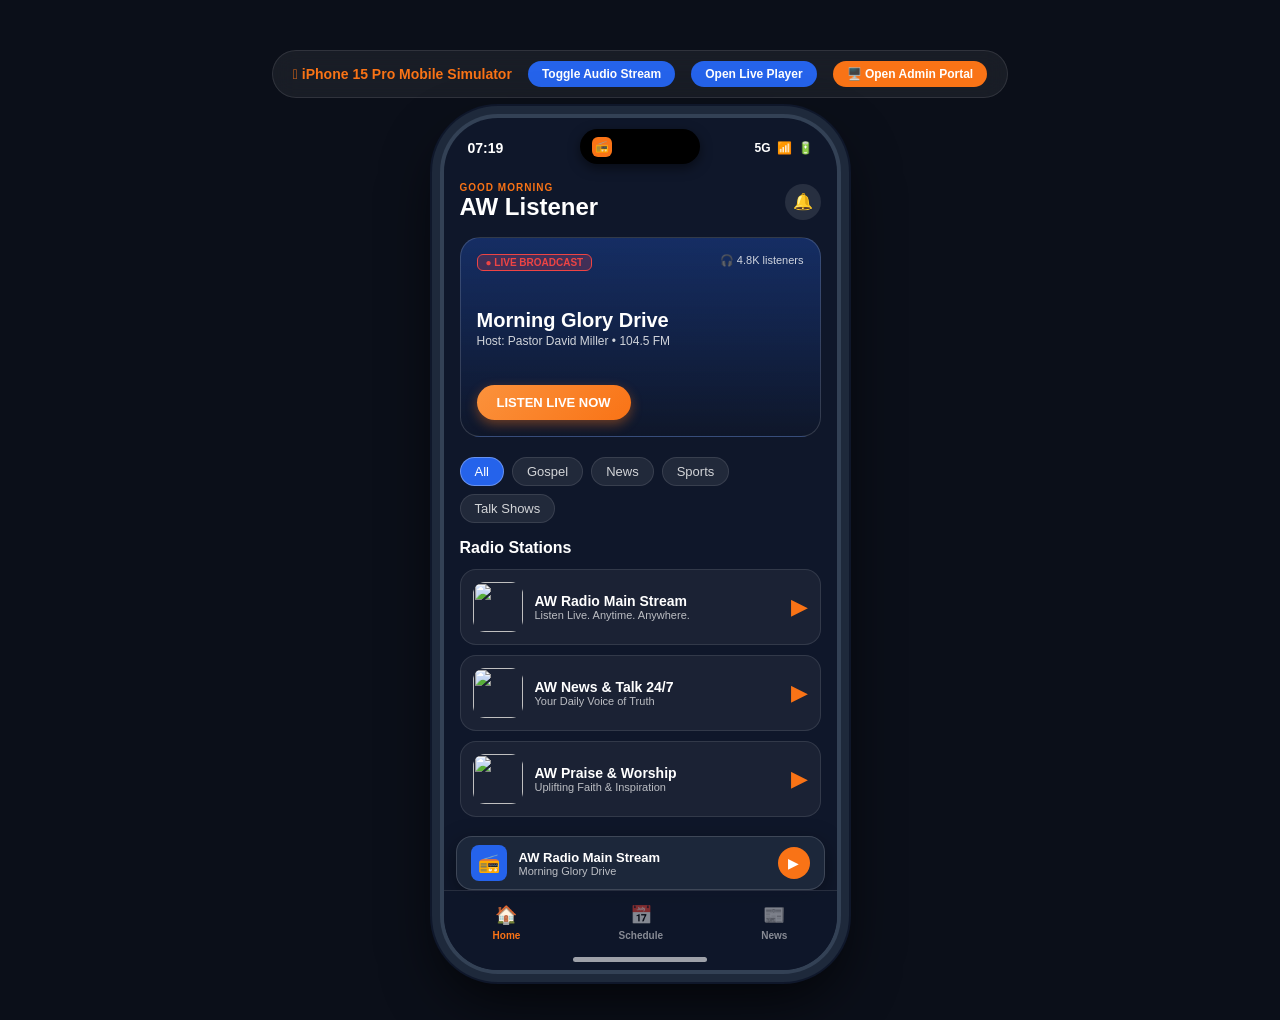
==== simulator/index.html @ a57358c8 "Add complete AW Radio iOS application, Supabase schema, web admin portal, mobile simulator, and unit" ====
<!DOCTYPE html>
<html lang="en">
<head>
    <meta charset="UTF-8">
    <meta name="viewport" content="width=device-width, initial-scale=1.0">
    <title>AW Radio - iOS Mobile Simulator</title>
    <link rel="stylesheet" href="styles.css">
    <style>
        /* Mobile Simulator Screen Elements */
        .header-bar {
            padding: 16px;
            display: flex;
            justify-content: space-between;
            align-items: center;
        }

        .badge-live {
            background: rgba(239, 68, 68, 0.2);
            color: #ef4444;
            border: 1px solid #ef4444;
            font-size: 10px;
            font-weight: 800;
            padding: 2px 8px;
            border-radius: 6px;
        }

        .hero-card {
            margin: 0 16px 20px 16px;
            height: 200px;
            border-radius: 20px;
            background: linear-gradient(180deg, rgba(37, 99, 235, 0.3), rgba(15, 23, 42, 0.95)), url('https://images.unsplash.com/photo-1511671782779-c97d3d27a1d4?auto=format&fit=crop&w=1000&q=80');
            background-size: cover;
            background-position: center;
            border: 1px solid rgba(255, 255, 255, 0.15);
            padding: 16px;
            display: flex;
            flex-direction: column;
            justify-content: space-between;
        }

        .hero-title {
            font-size: 20px;
            font-weight: 800;
            color: white;
        }

        .listen-btn {
            background: linear-gradient(135deg, #fb923c, #f97316);
            color: white;
            border: none;
            padding: 10px 20px;
            border-radius: 20px;
            font-weight: 800;
            font-size: 13px;
            cursor: pointer;
            width: fit-content;
            box-shadow: 0 4px 12px rgba(249, 115, 22, 0.4);
        }

        .category-pills {
            display: flex;
            flex-wrap: wrap;
            gap: 8px;
            padding: 0 16px 16px 16px;
        }

        .pill {
            background: rgba(255, 255, 255, 0.08);
            border: 1px solid rgba(255, 255, 255, 0.1);
            color: rgba(255, 255, 255, 0.8);
            padding: 6px 14px;
            border-radius: 16px;
            font-size: 13px;
            white-space: nowrap;
            cursor: pointer;
        }

        .pill.active {
            background: #2563eb;
            color: white;
            border-color: rgba(255, 255, 255, 0.3);
        }

        .station-item {
            margin: 0 16px 10px 16px;
            background: rgba(255, 255, 255, 0.05);
            border: 1px solid rgba(255, 255, 255, 0.1);
            border-radius: 16px;
            padding: 12px;
            display: flex;
            align-items: center;
            gap: 12px;
            cursor: pointer;
        }

        .station-img {
            width: 50px;
            height: 50px;
            border-radius: 12px;
            object-fit: cover;
        }

        /* Bottom Tab Bar */
        .tab-bar {
            position: absolute;
            bottom: 0;
            left: 0;
            right: 0;
            height: 80px;
            background: rgba(15, 23, 42, 0.95);
            backdrop-filter: blur(20px);
            border-top: 1px solid rgba(255, 255, 255, 0.1);
            display: flex;
            justify-content: space-around;
            align-items: center;
            padding-bottom: 16px;
            z-index: 90;
        }

        .nav-tab {
            background: none;
            border: none;
            color: rgba(255, 255, 255, 0.5);
            display: flex;
            flex-direction: column;
            align-items: center;
            gap: 4px;
            font-size: 10px;
            font-weight: 600;
            cursor: pointer;
        }

        .nav-tab.active {
            color: #f97316;
        }

        .nav-tab-icon {
            font-size: 18px;
        }

        /* Floating Mini Player Bar */
        .mini-player {
            position: absolute;
            bottom: 80px;
            left: 12px;
            right: 12px;
            height: 54px;
            background: rgba(30, 41, 59, 0.95);
            backdrop-filter: blur(20px);
            border: 1px solid rgba(255, 255, 255, 0.15);
            border-radius: 16px;
            display: flex;
            align-items: center;
            padding: 0 14px;
            gap: 12px;
            z-index: 85;
            box-shadow: 0 8px 24px rgba(0,0,0,0.4);
            cursor: pointer;
        }

        /* Full Expanded Player Sheet */
        .expanded-sheet {
            position: absolute;
            inset: 0;
            background: #0f172a;
            z-index: 200;
            transform: translateY(100%);
            transition: transform 0.4s cubic-bezier(0.32, 0.72, 0, 1);
            display: flex;
            flex-direction: column;
            padding: 48px 24px 32px 24px;
        }
    </style>
</head>
<body>
    <div class="simulator-workspace">
        <div class="workspace-controls">
            <span class="device-title"> iPhone 15 Pro Mobile Simulator</span>
            <button class="sim-btn" onclick="togglePlayPause()">Toggle Audio Stream</button>
            <button class="sim-btn" onclick="expandPlayer(true)">Open Live Player</button>
            <a href="../admin-portal/index.html" target="_blank" class="sim-btn" style="background: #f97316; text-decoration: none; display: inline-flex; align-items: center;">🖥️ Open Admin Portal</a>
        </div>

        <!-- iPhone Hardware Casing -->
        <div class="iphone-frame">
            <!-- iOS Dynamic Island -->
            <div class="dynamic-island-container">
                <div class="dynamic-island" id="dynamic-island" onclick="expandPlayer(true)">
                    <div class="island-left">
                        <div class="island-icon">📻</div>
                        <div class="island-text">
                            <span class="island-title" id="island-title">AW Radio Main</span>
                            <span class="island-subtitle" id="island-sub">Morning Glory Drive</span>
                        </div>
                    </div>
                    <div class="island-right">
                        <div class="waveform-mini" id="island-waveform" style="display: none;">
                            <div class="waveform-bar"></div>
                            <div class="waveform-bar"></div>
                            <div class="waveform-bar"></div>
                        </div>
                    </div>
                </div>
            </div>

            <!-- iOS Status Bar -->
            <div class="status-bar">
                <span id="status-clock">09:41</span>
                <div class="status-right">
                    <span>5G</span>
                    <span>📶</span>
                    <span>🔋</span>
                </div>
            </div>

            <!-- Main App Viewport -->
            <div class="screen-viewport">
                <!-- Home Screen Tab -->
                <div id="page-home" class="tab-page">
                    <div class="header-bar">
                        <div>
                            <div style="font-size: 10px; color: #f97316; font-weight: 800; letter-spacing: 1px;">GOOD MORNING</div>
                            <h2 style="font-size: 24px; font-weight: 800;">AW Listener</h2>
                        </div>
                        <div style="background: rgba(255,255,255,0.1); width: 36px; height: 36px; border-radius: 18px; display: flex; align-items: center; justify-content: center;">🔔</div>
                    </div>

                    <!-- Live Hero Broadcast Card -->
                    <div class="hero-card">
                        <div style="display: flex; justify-content: space-between;">
                            <span class="badge-live">● LIVE BROADCAST</span>
                            <span style="font-size: 11px; opacity: 0.8;">🎧 4.8K listeners</span>
                        </div>
                        <div>
                            <div class="hero-title">Morning Glory Drive</div>
                            <div style="font-size: 12px; opacity: 0.8; margin-top: 2px;">Host: Pastor David Miller • 104.5 FM</div>
                        </div>
                        <button class="listen-btn" onclick="togglePlayPause('station-01')">
                            <span id="hero-play-btn-text">LISTEN LIVE NOW</span>
                        </button>
                    </div>

                    <!-- Category Pills -->
                    <div class="category-pills">
                        <div class="pill active">All</div>
                        <div class="pill">Gospel</div>
                        <div class="pill">News</div>
                        <div class="pill">Sports</div>
                        <div class="pill">Talk Shows</div>
                    </div>

                    <!-- Radio Stations List -->
                    <h3 style="font-size: 16px; margin: 0 16px 12px 16px;">Radio Stations</h3>
                    <div class="station-item" onclick="togglePlayPause('station-01')">
                        <img src="https://images.unsplash.com/photo-1598488035139-bdbb2231ce04?auto=format&fit=crop&w=600&q=80" class="station-img">
                        <div style="flex:1;">
                            <div style="font-weight: 700; font-size: 14px;">AW Radio Main Stream</div>
                            <div style="font-size: 11px; opacity: 0.7;">Listen Live. Anytime. Anywhere.</div>
                        </div>
                        <div style="color: #f97316; font-size: 22px;">▶</div>
                    </div>

                    <div class="station-item" onclick="togglePlayPause('station-02')">
                        <img src="https://images.unsplash.com/photo-1585829365295-ab7cd400c167?auto=format&fit=crop&w=600&q=80" class="station-img">
                        <div style="flex:1;">
                            <div style="font-weight: 700; font-size: 14px;">AW News & Talk 24/7</div>
                            <div style="font-size: 11px; opacity: 0.7;">Your Daily Voice of Truth</div>
                        </div>
                        <div style="color: #f97316; font-size: 22px;">▶</div>
                    </div>

                    <div class="station-item" onclick="togglePlayPause('station-03')">
                        <img src="https://images.unsplash.com/photo-1514525253161-7a46d19cd819?auto=format&fit=crop&w=600&q=80" class="station-img">
                        <div style="flex:1;">
                            <div style="font-weight: 700; font-size: 14px;">AW Praise & Worship</div>
                            <div style="font-size: 11px; opacity: 0.7;">Uplifting Faith & Inspiration</div>
                        </div>
                        <div style="color: #f97316; font-size: 22px;">▶</div>
                    </div>
                </div>

                <!-- Schedule Tab -->
                <div id="page-schedule" class="tab-page" style="display: none; padding: 16px;">
                    <h2 style="font-size: 24px; font-weight: 800;">Today's Schedule</h2>
                    <div style="margin-top: 16px; display: flex; flex-direction: column; gap: 12px;">
                        <div style="background: rgba(255,255,255,0.05); padding: 14px; border-radius: 16px; border: 1px solid rgba(255,255,255,0.1);">
                            <div style="color: #f97316; font-size: 12px; font-weight: 800;">06:00 AM - 10:00 AM</div>
                            <div style="font-weight: 700; font-size: 16px; margin-top: 4px;">Morning Glory Drive</div>
                            <div style="font-size: 12px; opacity: 0.7;">Host: Pastor David Miller</div>
                        </div>
                        <div style="background: rgba(255,255,255,0.05); padding: 14px; border-radius: 16px; border: 1px solid rgba(255,255,255,0.1);">
                            <div style="color: #f97316; font-size: 12px; font-weight: 800;">10:00 AM - 02:00 PM</div>
                            <div style="font-weight: 700; font-size: 16px; margin-top: 4px;">Midday Community Forum</div>
                            <div style="font-size: 12px; opacity: 0.7;">Host: Sarah Jenkins</div>
                        </div>
                    </div>
                </div>

                <!-- News Tab -->
                <div id="page-news" class="tab-page" style="display: none; padding: 16px;">
                    <h2 style="font-size: 24px; font-weight: 800;">Latest News</h2>
                    <div style="margin-top: 16px; background: rgba(255,255,255,0.05); padding: 14px; border-radius: 16px; border: 1px solid rgba(255,255,255,0.1);">
                        <div style="color: #f97316; font-size: 10px; font-weight: 800;">TECHNOLOGY</div>
                        <div style="font-weight: 700; font-size: 15px; margin-top: 4px;">AW Radio Expands Live Streaming to Apple Dynamic Island & CarPlay</div>
                        <div style="font-size: 11px; opacity: 0.6; margin-top: 6px;">3 min read • AW Desk</div>
                    </div>
                </div>
            </div>

            <!-- Floating Mini Player Bar -->
            <div class="mini-player" id="mini-player-bar" onclick="expandPlayer(true)">
                <div style="width: 36px; height: 36px; background: #2563eb; border-radius: 8px; display: flex; align-items: center; justify-content: center; font-size: 18px;">📻</div>
                <div style="flex:1;">
                    <div id="mini-title" style="font-size: 13px; font-weight: 700;">AW Radio Main Stream</div>
                    <div id="mini-sub" style="font-size: 11px; opacity: 0.7;">Morning Glory Drive</div>
                </div>
                <button onclick="event.stopPropagation(); togglePlayPause();" style="background: #f97316; border: none; width: 32px; height: 32px; border-radius: 16px; color: white; cursor: pointer; font-size: 14px;">
                    <span id="mini-play-icon">▶</span>
                </button>
            </div>

            <!-- Bottom Navigation Bar -->
            <div class="tab-bar">
                <button class="nav-tab active" id="tab-btn-home" onclick="switchTab('home')">
                    <span class="nav-tab-icon">🏠</span>
                    <span>Home</span>
                </button>
                <button class="nav-tab" id="tab-btn-schedule" onclick="switchTab('schedule')">
                    <span class="nav-tab-icon">📅</span>
                    <span>Schedule</span>
                </button>
                <button class="nav-tab" id="tab-btn-news" onclick="switchTab('news')">
                    <span class="nav-tab-icon">📰</span>
                    <span>News</span>
                </button>
            </div>

            <!-- Full Expanded Player Sheet Modal -->
            <div class="expanded-sheet" id="expanded-player-sheet">
                <div style="display: flex; justify-content: space-between; align-items: center;">
                    <button onclick="expandPlayer(false)" style="background: none; border: none; color: white; font-size: 24px; cursor: pointer;">✕</button>
                    <span style="font-size: 11px; font-weight: 800; color: #f97316; letter-spacing: 2px;">LIVE PLAYER</span>
                    <span>⏱</span>
                </div>

                <div style="flex: 1; display: flex; flex-direction: column; align-items: center; justify-content: center; text-align: center; gap: 20px;">
                    <img id="exp-artwork" src="https://images.unsplash.com/photo-1598488035139-bdbb2231ce04?auto=format&fit=crop&w=600&q=80" style="width: 220px; height: 220px; border-radius: 24px; box-shadow: 0 12px 32px rgba(0,0,0,0.6);">
                    <div>
                        <h2 id="exp-title" style="font-size: 22px; font-weight: 800;">AW Radio Main Stream</h2>
                        <p id="exp-program" style="font-size: 15px; opacity: 0.8; margin-top: 4px;">Morning Glory Drive</p>
                        <p id="exp-presenter" style="font-size: 12px; color: #f97316; margin-top: 4px;">Presenter: Pastor David Miller</p>
                    </div>

                    <button onclick="togglePlayPause()" style="width: 70px; height: 70px; border-radius: 35px; background: linear-gradient(135deg, #fb923c, #f97316); border: none; color: white; font-size: 28px; cursor: pointer; box-shadow: 0 8px 24px rgba(249, 115, 22, 0.4);">
                        <span id="exp-play-btn">▶</span>
                    </button>
                </div>
            </div>

            <!-- iOS Home Indicator -->
            <div class="home-indicator"></div>
        </div>
    </div>

    <script src="app.js"></script>
</body>
</html>
---- simulator/styles.css ----
* {
    box-sizing: border-box;
    margin: 0;
    padding: 0;
    user-select: none;
    -webkit-user-select: none;
}

body {
    font-family: -apple-system, BlinkMacSystemFont, "SF Pro Display", "SF Pro Text", "Helvetica Neue", Helvetica, Arial, sans-serif;
    background-color: #0b0f19;
    color: #ffffff;
    min-height: 100vh;
    display: flex;
    justify-content: center;
    align-items: flex-start;
    overflow-x: hidden;
    overflow-y: auto;
    padding: 30px 16px;
}

.simulator-workspace {
    display: flex;
    flex-direction: column;
    align-items: center;
    gap: 20px;
    padding: 20px;
}

/* Device Shell Header Control Bar */
.workspace-controls {
    display: flex;
    align-items: center;
    gap: 16px;
    background: rgba(255, 255, 255, 0.06);
    padding: 10px 20px;
    border-radius: 30px;
    backdrop-filter: blur(12px);
    border: 1px solid rgba(255, 255, 255, 0.1);
}

.device-title {
    font-size: 14px;
    font-weight: 600;
    color: #f97316;
}

.sim-btn {
    background: #2563eb;
    color: white;
    border: none;
    padding: 6px 14px;
    border-radius: 14px;
    font-size: 12px;
    font-weight: 600;
    cursor: pointer;
    transition: transform 0.15s ease;
}

.sim-btn:active {
    transform: scale(0.95);
}

/* Ultra-Realistic iPhone 15 Pro Hardware Frame */
.iphone-frame {
    width: 393px;
    height: 852px;
    background: #0f172a;
    border-radius: 54px;
    box-shadow: 
        0 0 0 4px #334155,
        0 0 0 12px #1e293b,
        0 0 0 14px #0f172a,
        0 25px 60px rgba(0, 0, 0, 0.8);
    position: relative;
    overflow: hidden;
    display: flex;
    flex-direction: column;
}

/* Side Hardware Buttons */
.iphone-frame::before {
    content: '';
    position: absolute;
    left: -18px;
    top: 140px;
    width: 4px;
    height: 50px;
    background: #334155;
    border-radius: 3px;
    box-shadow: 0 70px 0 #334155, 0 130px 0 #334155;
}

.iphone-frame::after {
    content: '';
    position: absolute;
    right: -18px;
    top: 200px;
    width: 4px;
    height: 80px;
    background: #334155;
    border-radius: 3px;
}

/* iOS Dynamic Island */
.dynamic-island-container {
    position: absolute;
    top: 11px;
    left: 50%;
    transform: translateX(-50%);
    z-index: 100;
}

.dynamic-island {
    width: 120px;
    height: 35px;
    background: #000000;
    border-radius: 20px;
    transition: all 0.35s cubic-bezier(0.4, 0, 0.2, 1);
    display: flex;
    align-items: center;
    justify-content: space-between;
    padding: 0 12px;
    cursor: pointer;
    box-shadow: 0 4px 12px rgba(0,0,0,0.5);
}

.dynamic-island.expanded {
    width: 350px;
    height: 80px;
    border-radius: 40px;
}

.island-left {
    display: flex;
    align-items: center;
    gap: 8px;
}

.island-icon {
    width: 20px;
    height: 20px;
    background: #f97316;
    border-radius: 6px;
    display: flex;
    align-items: center;
    justify-content: center;
    font-size: 11px;
}

.island-text {
    display: none;
    flex-direction: column;
}

.dynamic-island.expanded .island-text {
    display: flex;
}

.island-title {
    font-size: 13px;
    font-weight: 700;
    color: white;
}

.island-subtitle {
    font-size: 11px;
    color: rgba(255, 255, 255, 0.7);
}

.island-right {
    display: flex;
    align-items: center;
    gap: 4px;
}

.waveform-mini {
    display: flex;
    align-items: center;
    gap: 2px;
    height: 14px;
}

.waveform-bar {
    width: 2px;
    background: #f97316;
    border-radius: 1px;
    animation: wavePulse 0.6s ease-in-out infinite alternate;
}

.waveform-bar:nth-child(1) { height: 6px; animation-delay: 0.1s; }
.waveform-bar:nth-child(2) { height: 12px; animation-delay: 0.2s; }
.waveform-bar:nth-child(3) { height: 8px; animation-delay: 0.3s; }

@keyframes wavePulse {
    0% { height: 4px; }
    100% { height: 14px; }
}

/* iOS Status Bar */
.status-bar {
    height: 48px;
    padding: 12px 24px 0 24px;
    display: flex;
    justify-content: space-between;
    align-items: center;
    font-size: 14px;
    font-weight: 600;
    z-index: 90;
}

.status-right {
    display: flex;
    align-items: center;
    gap: 6px;
    font-size: 12px;
}

/* Main Screen Scroll Area */
.screen-viewport {
    flex: 1;
    overflow-y: auto;
    overflow-x: hidden;
    position: relative;
    padding-bottom: 90px;
    scroll-behavior: smooth;
}

.screen-viewport::-webkit-scrollbar {
    display: none;
}

/* iOS Home Indicator Bar */
.home-indicator {
    position: absolute;
    bottom: 8px;
    left: 50%;
    transform: translateX(-50%);
    width: 134px;
    height: 5px;
    background: rgba(255, 255, 255, 0.6);
    border-radius: 3px;
    z-index: 100;
}
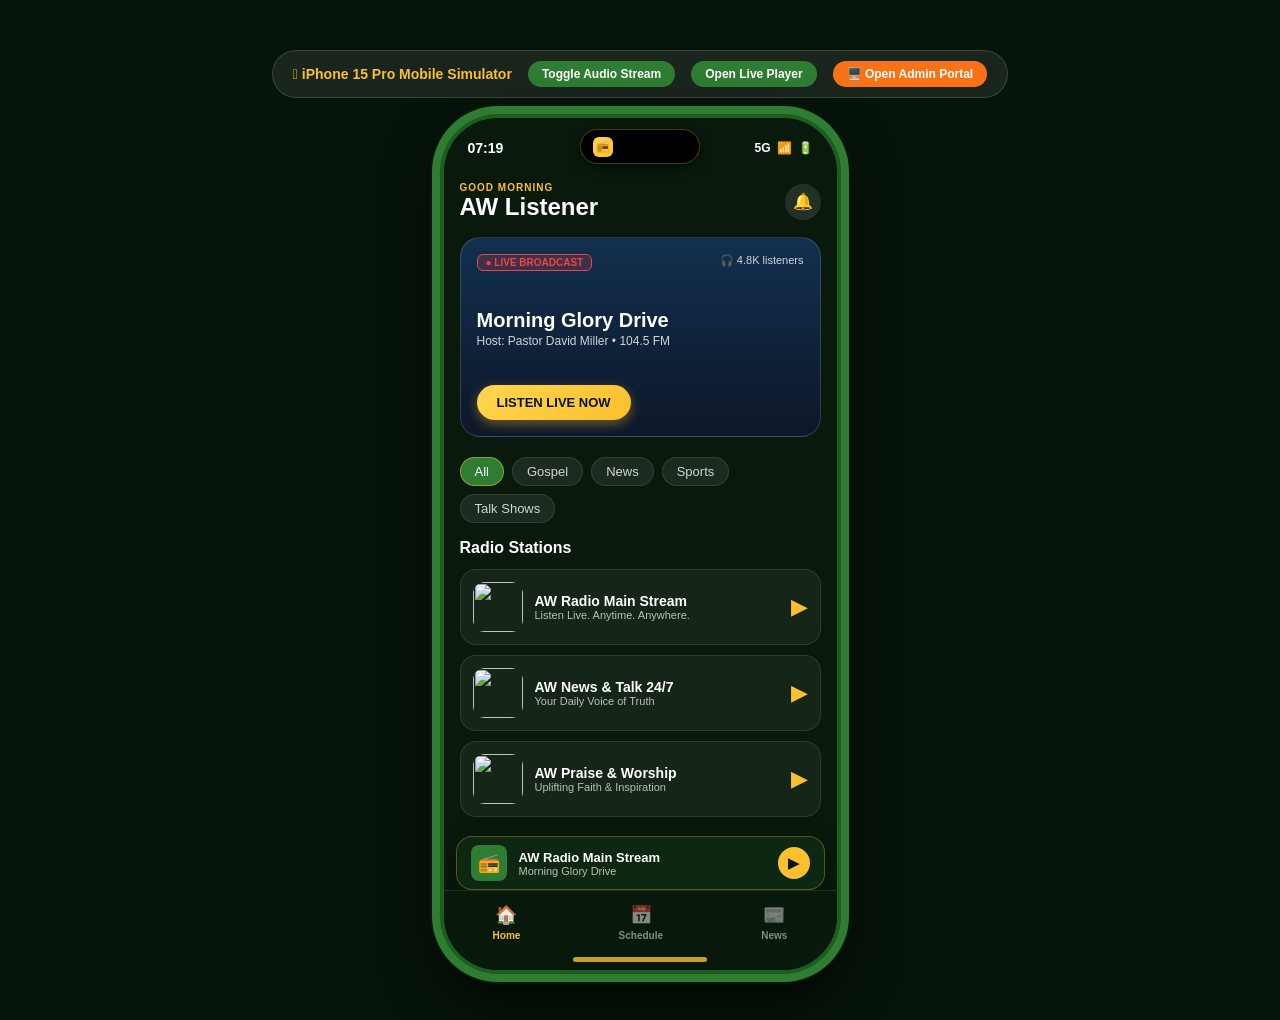
==== commit fd19058c: "Update brand theme color palette to vibrant Green and Sun Yellow" ====
--- a/simulator/index.html
+++ b/simulator/index.html
@@ -45,8 +45,8 @@
         }
 
         .listen-btn {
-            background: linear-gradient(135deg, #fb923c, #f97316);
-            color: white;
+            background: linear-gradient(135deg, #ffd54f, #fbc02d);
+            color: #07140a;
             border: none;
             padding: 10px 20px;
             border-radius: 20px;
@@ -54,7 +54,7 @@
             font-size: 13px;
             cursor: pointer;
             width: fit-content;
-            box-shadow: 0 4px 12px rgba(249, 115, 22, 0.4);
+            box-shadow: 0 4px 12px rgba(251, 192, 45, 0.4);
         }
 
         .category-pills {
@@ -76,9 +76,9 @@
         }
 
         .pill.active {
-            background: #2563eb;
+            background: #2e7d32;
             color: white;
-            border-color: rgba(255, 255, 255, 0.3);
+            border-color: rgba(251, 192, 45, 0.5);
         }
 
         .station-item {
@@ -107,7 +107,7 @@
             left: 0;
             right: 0;
             height: 80px;
-            background: rgba(15, 23, 42, 0.95);
+            background: rgba(9, 26, 12, 0.95);
             backdrop-filter: blur(20px);
             border-top: 1px solid rgba(255, 255, 255, 0.1);
             display: flex;
@@ -131,7 +131,7 @@
         }
 
         .nav-tab.active {
-            color: #f97316;
+            color: #fbc02d;
         }
 
         .nav-tab-icon {
@@ -145,16 +145,16 @@
             left: 12px;
             right: 12px;
             height: 54px;
-            background: rgba(30, 41, 59, 0.95);
+            background: rgba(15, 41, 19, 0.95);
             backdrop-filter: blur(20px);
-            border: 1px solid rgba(255, 255, 255, 0.15);
+            border: 1px solid rgba(251, 192, 45, 0.3);
             border-radius: 16px;
             display: flex;
             align-items: center;
             padding: 0 14px;
             gap: 12px;
             z-index: 85;
-            box-shadow: 0 8px 24px rgba(0,0,0,0.4);
+            box-shadow: 0 8px 24px rgba(0,0,0,0.5);
             cursor: pointer;
         }
 
@@ -162,7 +162,7 @@
         .expanded-sheet {
             position: absolute;
             inset: 0;
-            background: #0f172a;
+            background: #07140a;
             z-index: 200;
             transform: translateY(100%);
             transition: transform 0.4s cubic-bezier(0.32, 0.72, 0, 1);
@@ -219,7 +219,7 @@
                 <div id="page-home" class="tab-page">
                     <div class="header-bar">
                         <div>
-                            <div style="font-size: 10px; color: #f97316; font-weight: 800; letter-spacing: 1px;">GOOD MORNING</div>
+                            <div style="font-size: 10px; color: #fbc02d; font-weight: 800; letter-spacing: 1px;">GOOD MORNING</div>
                             <h2 style="font-size: 24px; font-weight: 800;">AW Listener</h2>
                         </div>
                         <div style="background: rgba(255,255,255,0.1); width: 36px; height: 36px; border-radius: 18px; display: flex; align-items: center; justify-content: center;">🔔</div>
@@ -257,7 +257,7 @@
                             <div style="font-weight: 700; font-size: 14px;">AW Radio Main Stream</div>
                             <div style="font-size: 11px; opacity: 0.7;">Listen Live. Anytime. Anywhere.</div>
                         </div>
-                        <div style="color: #f97316; font-size: 22px;">▶</div>
+                        <div style="color: #fbc02d; font-size: 22px;">▶</div>
                     </div>
 
                     <div class="station-item" onclick="togglePlayPause('station-02')">
@@ -266,7 +266,7 @@
                             <div style="font-weight: 700; font-size: 14px;">AW News & Talk 24/7</div>
                             <div style="font-size: 11px; opacity: 0.7;">Your Daily Voice of Truth</div>
                         </div>
-                        <div style="color: #f97316; font-size: 22px;">▶</div>
+                        <div style="color: #fbc02d; font-size: 22px;">▶</div>
                     </div>
 
                     <div class="station-item" onclick="togglePlayPause('station-03')">
@@ -275,7 +275,7 @@
                             <div style="font-weight: 700; font-size: 14px;">AW Praise & Worship</div>
                             <div style="font-size: 11px; opacity: 0.7;">Uplifting Faith & Inspiration</div>
                         </div>
-                        <div style="color: #f97316; font-size: 22px;">▶</div>
+                        <div style="color: #fbc02d; font-size: 22px;">▶</div>
                     </div>
                 </div>
 
@@ -284,12 +284,12 @@
                     <h2 style="font-size: 24px; font-weight: 800;">Today's Schedule</h2>
                     <div style="margin-top: 16px; display: flex; flex-direction: column; gap: 12px;">
                         <div style="background: rgba(255,255,255,0.05); padding: 14px; border-radius: 16px; border: 1px solid rgba(255,255,255,0.1);">
-                            <div style="color: #f97316; font-size: 12px; font-weight: 800;">06:00 AM - 10:00 AM</div>
+                            <div style="color: #fbc02d; font-size: 12px; font-weight: 800;">06:00 AM - 10:00 AM</div>
                             <div style="font-weight: 700; font-size: 16px; margin-top: 4px;">Morning Glory Drive</div>
                             <div style="font-size: 12px; opacity: 0.7;">Host: Pastor David Miller</div>
                         </div>
                         <div style="background: rgba(255,255,255,0.05); padding: 14px; border-radius: 16px; border: 1px solid rgba(255,255,255,0.1);">
-                            <div style="color: #f97316; font-size: 12px; font-weight: 800;">10:00 AM - 02:00 PM</div>
+                            <div style="color: #fbc02d; font-size: 12px; font-weight: 800;">10:00 AM - 02:00 PM</div>
                             <div style="font-weight: 700; font-size: 16px; margin-top: 4px;">Midday Community Forum</div>
                             <div style="font-size: 12px; opacity: 0.7;">Host: Sarah Jenkins</div>
                         </div>
@@ -300,7 +300,7 @@
                 <div id="page-news" class="tab-page" style="display: none; padding: 16px;">
                     <h2 style="font-size: 24px; font-weight: 800;">Latest News</h2>
                     <div style="margin-top: 16px; background: rgba(255,255,255,0.05); padding: 14px; border-radius: 16px; border: 1px solid rgba(255,255,255,0.1);">
-                        <div style="color: #f97316; font-size: 10px; font-weight: 800;">TECHNOLOGY</div>
+                        <div style="color: #fbc02d; font-size: 10px; font-weight: 800;">TECHNOLOGY</div>
                         <div style="font-weight: 700; font-size: 15px; margin-top: 4px;">AW Radio Expands Live Streaming to Apple Dynamic Island & CarPlay</div>
                         <div style="font-size: 11px; opacity: 0.6; margin-top: 6px;">3 min read • AW Desk</div>
                     </div>
@@ -309,12 +309,12 @@
 
             <!-- Floating Mini Player Bar -->
             <div class="mini-player" id="mini-player-bar" onclick="expandPlayer(true)">
-                <div style="width: 36px; height: 36px; background: #2563eb; border-radius: 8px; display: flex; align-items: center; justify-content: center; font-size: 18px;">📻</div>
+                <div style="width: 36px; height: 36px; background: #2e7d32; border-radius: 8px; display: flex; align-items: center; justify-content: center; font-size: 18px;">📻</div>
                 <div style="flex:1;">
                     <div id="mini-title" style="font-size: 13px; font-weight: 700;">AW Radio Main Stream</div>
                     <div id="mini-sub" style="font-size: 11px; opacity: 0.7;">Morning Glory Drive</div>
                 </div>
-                <button onclick="event.stopPropagation(); togglePlayPause();" style="background: #f97316; border: none; width: 32px; height: 32px; border-radius: 16px; color: white; cursor: pointer; font-size: 14px;">
+                <button onclick="event.stopPropagation(); togglePlayPause();" style="background: #fbc02d; border: none; width: 32px; height: 32px; border-radius: 16px; color: #07140a; cursor: pointer; font-size: 14px; font-weight: 800;">
                     <span id="mini-play-icon">▶</span>
                 </button>
             </div>
@@ -339,19 +339,19 @@
             <div class="expanded-sheet" id="expanded-player-sheet">
                 <div style="display: flex; justify-content: space-between; align-items: center;">
                     <button onclick="expandPlayer(false)" style="background: none; border: none; color: white; font-size: 24px; cursor: pointer;">✕</button>
-                    <span style="font-size: 11px; font-weight: 800; color: #f97316; letter-spacing: 2px;">LIVE PLAYER</span>
+                    <span style="font-size: 11px; font-weight: 800; color: #fbc02d; letter-spacing: 2px;">LIVE PLAYER</span>
                     <span>⏱</span>
                 </div>
 
                 <div style="flex: 1; display: flex; flex-direction: column; align-items: center; justify-content: center; text-align: center; gap: 20px;">
-                    <img id="exp-artwork" src="https://images.unsplash.com/photo-1598488035139-bdbb2231ce04?auto=format&fit=crop&w=600&q=80" style="width: 220px; height: 220px; border-radius: 24px; box-shadow: 0 12px 32px rgba(0,0,0,0.6);">
+                    <img id="exp-artwork" src="https://images.unsplash.com/photo-1598488035139-bdbb2231ce04?auto=format&fit=crop&w=600&q=80" style="width: 220px; height: 220px; border-radius: 24px; box-shadow: 0 12px 32px rgba(0,0,0,0.6); border: 2px solid rgba(251, 192, 45, 0.4);">
                     <div>
                         <h2 id="exp-title" style="font-size: 22px; font-weight: 800;">AW Radio Main Stream</h2>
                         <p id="exp-program" style="font-size: 15px; opacity: 0.8; margin-top: 4px;">Morning Glory Drive</p>
-                        <p id="exp-presenter" style="font-size: 12px; color: #f97316; margin-top: 4px;">Presenter: Pastor David Miller</p>
-                    </div>
-
-                    <button onclick="togglePlayPause()" style="width: 70px; height: 70px; border-radius: 35px; background: linear-gradient(135deg, #fb923c, #f97316); border: none; color: white; font-size: 28px; cursor: pointer; box-shadow: 0 8px 24px rgba(249, 115, 22, 0.4);">
+                        <p id="exp-presenter" style="font-size: 12px; color: #fbc02d; margin-top: 4px;">Presenter: Pastor David Miller</p>
+                    </div>
+
+                    <button onclick="togglePlayPause()" style="width: 70px; height: 70px; border-radius: 35px; background: linear-gradient(135deg, #ffd54f, #fbc02d); border: none; color: #07140a; font-size: 28px; cursor: pointer; box-shadow: 0 8px 24px rgba(251, 192, 45, 0.4); font-weight: 800;">
                         <span id="exp-play-btn">▶</span>
                     </button>
                 </div>
--- a/simulator/styles.css
+++ b/simulator/styles.css
@@ -8,7 +8,7 @@
 
 body {
     font-family: -apple-system, BlinkMacSystemFont, "SF Pro Display", "SF Pro Text", "Helvetica Neue", Helvetica, Arial, sans-serif;
-    background-color: #0b0f19;
+    background-color: #07140a;
     color: #ffffff;
     min-height: 100vh;
     display: flex;
@@ -32,27 +32,27 @@
     display: flex;
     align-items: center;
     gap: 16px;
-    background: rgba(255, 255, 255, 0.06);
+    background: rgba(255, 255, 255, 0.08);
     padding: 10px 20px;
     border-radius: 30px;
     backdrop-filter: blur(12px);
-    border: 1px solid rgba(255, 255, 255, 0.1);
+    border: 1px solid rgba(255, 255, 255, 0.15);
 }
 
 .device-title {
     font-size: 14px;
-    font-weight: 600;
-    color: #f97316;
+    font-weight: 700;
+    color: #fbc02d;
 }
 
 .sim-btn {
-    background: #2563eb;
+    background: #2e7d32;
     color: white;
     border: none;
     padding: 6px 14px;
     border-radius: 14px;
     font-size: 12px;
-    font-weight: 600;
+    font-weight: 700;
     cursor: pointer;
     transition: transform 0.15s ease;
 }
@@ -65,13 +65,13 @@
 .iphone-frame {
     width: 393px;
     height: 852px;
-    background: #0f172a;
+    background: #091a0c;
     border-radius: 54px;
     box-shadow: 
-        0 0 0 4px #334155,
-        0 0 0 12px #1e293b,
-        0 0 0 14px #0f172a,
-        0 25px 60px rgba(0, 0, 0, 0.8);
+        0 0 0 4px #1b5e20,
+        0 0 0 12px #2e7d32,
+        0 0 0 14px #091a0c,
+        0 25px 60px rgba(0, 0, 0, 0.9);
     position: relative;
     overflow: hidden;
     display: flex;
@@ -86,9 +86,9 @@
     top: 140px;
     width: 4px;
     height: 50px;
-    background: #334155;
+    background: #2e7d32;
     border-radius: 3px;
-    box-shadow: 0 70px 0 #334155, 0 130px 0 #334155;
+    box-shadow: 0 70px 0 #2e7d32, 0 130px 0 #2e7d32;
 }
 
 .iphone-frame::after {
@@ -98,7 +98,7 @@
     top: 200px;
     width: 4px;
     height: 80px;
-    background: #334155;
+    background: #2e7d32;
     border-radius: 3px;
 }
 
@@ -123,6 +123,7 @@
     padding: 0 12px;
     cursor: pointer;
     box-shadow: 0 4px 12px rgba(0,0,0,0.5);
+    border: 1px solid rgba(251, 192, 45, 0.3);
 }
 
 .dynamic-island.expanded {
@@ -140,12 +141,14 @@
 .island-icon {
     width: 20px;
     height: 20px;
-    background: #f97316;
+    background: linear-gradient(135deg, #ffd54f, #fbc02d);
+    color: #07140a;
     border-radius: 6px;
     display: flex;
     align-items: center;
     justify-content: center;
     font-size: 11px;
+    font-weight: 800;
 }
 
 .island-text {
@@ -183,7 +186,7 @@
 
 .waveform-bar {
     width: 2px;
-    background: #f97316;
+    background: #fbc02d;
     border-radius: 1px;
     animation: wavePulse 0.6s ease-in-out infinite alternate;
 }
@@ -238,7 +241,7 @@
     transform: translateX(-50%);
     width: 134px;
     height: 5px;
-    background: rgba(255, 255, 255, 0.6);
+    background: rgba(251, 192, 45, 0.8);
     border-radius: 3px;
     z-index: 100;
 }
